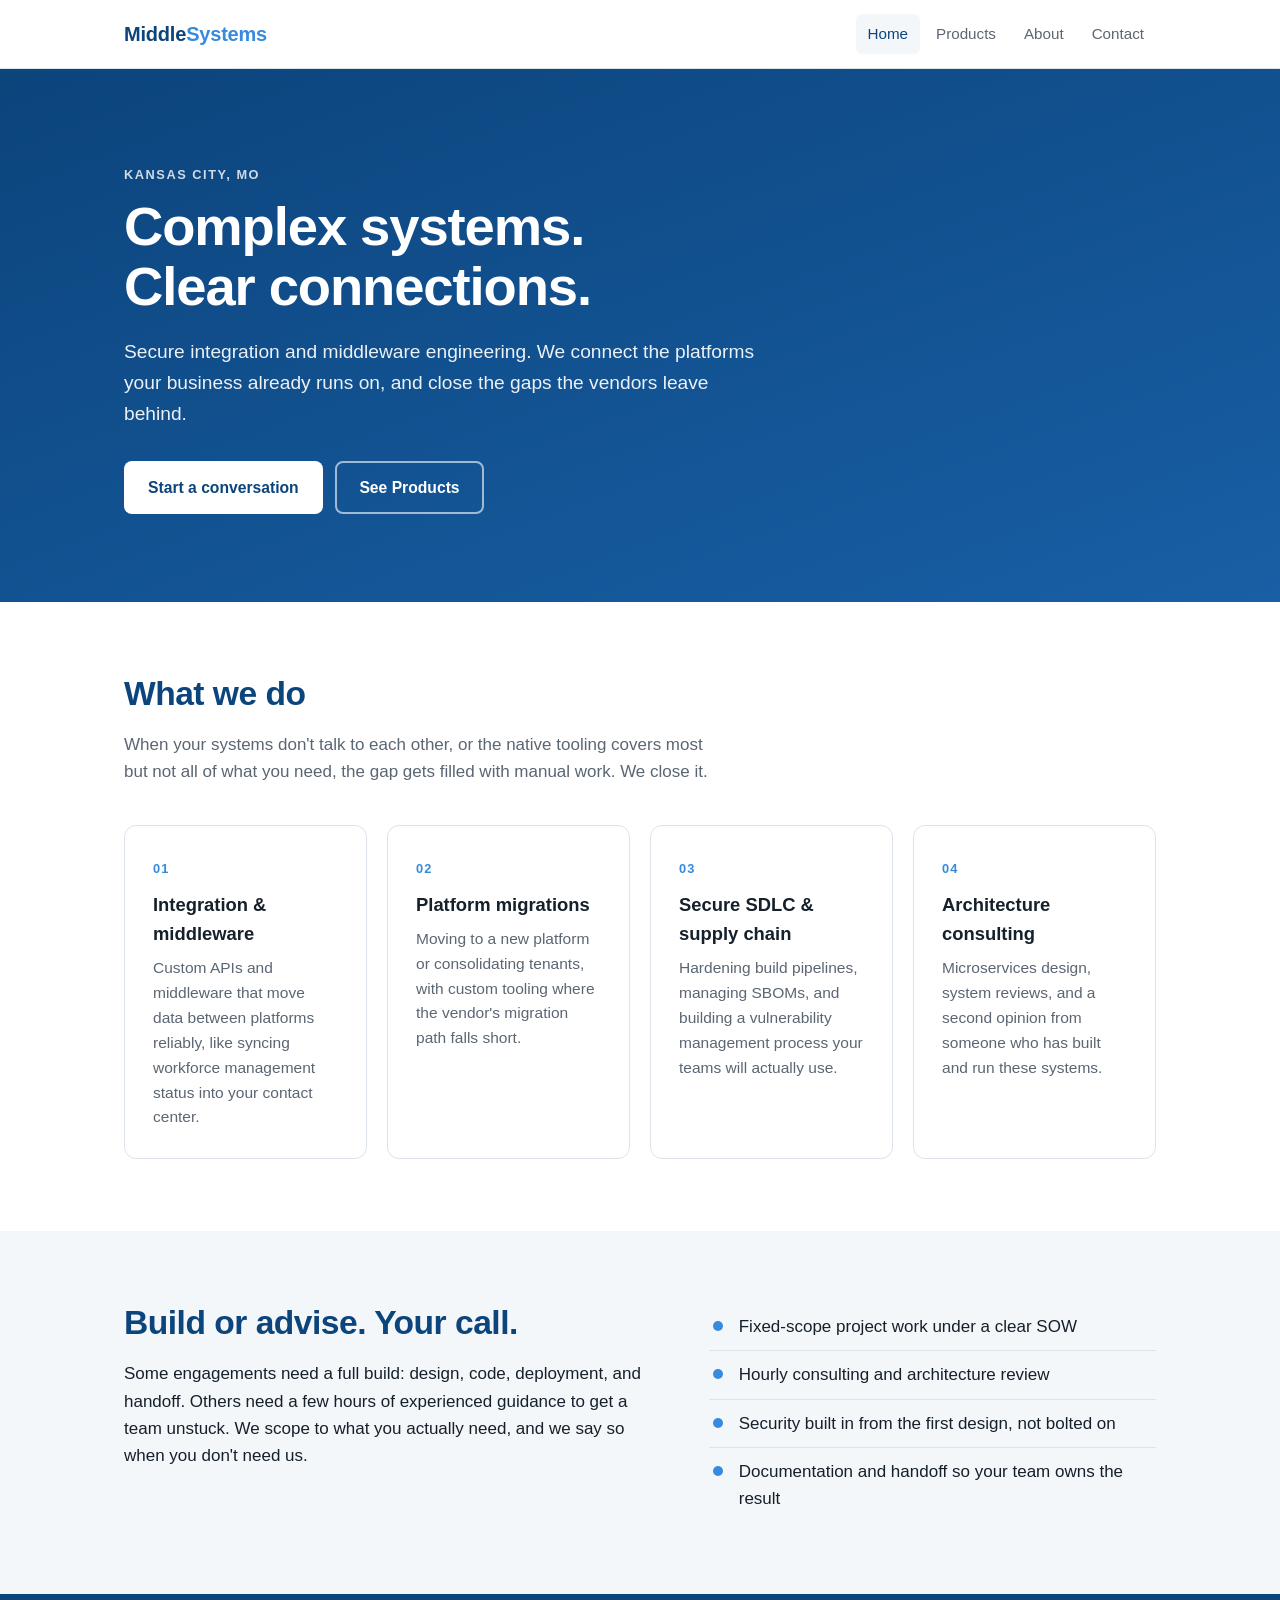
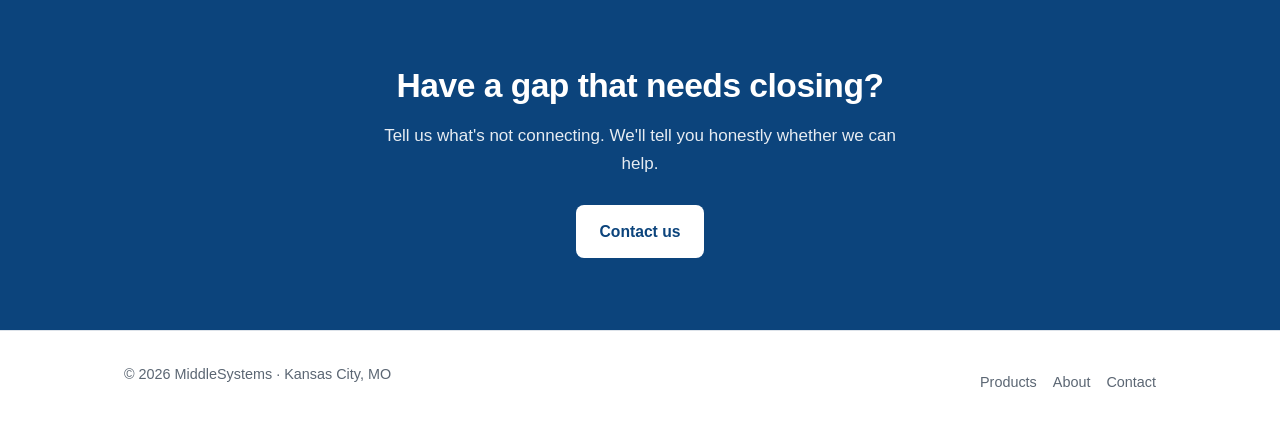
==== index.html @ 0b807412 "Init" ====
<!DOCTYPE html>
<html lang="en">
<head>
  <meta charset="utf-8">
  <meta name="viewport" content="width=device-width, initial-scale=1">
  <title>MiddleSystems | Secure Integration &amp; Middleware Engineering</title>
  <meta name="description" content="MiddleSystems designs and builds secure APIs, middleware, and integrations, and helps teams secure their software supply chain. Based in Kansas City.">
  <link rel="stylesheet" href="styles.css">
  <link rel="icon" href="/favicon.ico" type="image/x-icon">
</head>
<body>
  <header class="site-header">
    <div class="wrap">
      <a class="brand" href="index.html">Middle<span>Systems</span></a>
      <nav class="nav" aria-label="Main">
        <a href="index.html" aria-current="page">Home</a>
        <a href="products.html">Products</a>
        <a href="about.html">About</a>
        <a href="contact.html">Contact</a>
      </nav>
    </div>
  </header>

  <main>
    <section class="hero">
      <div class="wrap">
        <p class="eyebrow">Kansas City, MO</p>
        <h1>Complex systems. Clear connections.</h1>
        <p class="lead">Secure integration and middleware engineering. We connect the platforms your business already runs on, and close the gaps the vendors leave behind.</p>
        <a class="btn btn-light" href="contact.html">Start a conversation</a>
        <a class="btn btn-ghost" href="products.html">See Products</a>
      </div>
    </section>

    <section>
      <div class="wrap">
        <h2>What we do</h2>
        <p class="section-intro">When your systems don't talk to each other, or the native tooling covers most but not all of what you need, the gap gets filled with manual work. We close it.</p>
        <div class="grid">
          <div class="card">
            <span class="num">01</span>
            <h3>Integration &amp; middleware</h3>
            <p>Custom APIs and middleware that move data between platforms reliably, like syncing workforce management status into your contact center.</p>
          </div>
          <div class="card">
            <span class="num">02</span>
            <h3>Platform migrations</h3>
            <p>Moving to a new platform or consolidating tenants, with custom tooling where the vendor's migration path falls short.</p>
          </div>
          <div class="card">
            <span class="num">03</span>
            <h3>Secure SDLC &amp; supply chain</h3>
            <p>Hardening build pipelines, managing SBOMs, and building a vulnerability management process your teams will actually use.</p>
          </div>
          <div class="card">
            <span class="num">04</span>
            <h3>Architecture consulting</h3>
            <p>Microservices design, system reviews, and a second opinion from someone who has built and run these systems.</p>
          </div>
        </div>
      </div>
    </section>

    <section class="soft">
      <div class="wrap two-col">
        <div>
          <h2>Build or advise. Your call.</h2>
          <p>Some engagements need a full build: design, code, deployment, and handoff. Others need a few hours of experienced guidance to get a team unstuck. We scope to what you actually need, and we say so when you don't need us.</p>
        </div>
        <ul class="checklist">
          <li>Fixed-scope project work under a clear SOW</li>
          <li>Hourly consulting and architecture review</li>
          <li>Security built in from the first design, not bolted on</li>
          <li>Documentation and handoff so your team owns the result</li>
        </ul>
      </div>
    </section>

    <section class="cta-band">
      <div class="wrap">
        <h2>Have a gap that needs closing?</h2>
        <p>Tell us what's not connecting. We'll tell you honestly whether we can help.</p>
        <a class="btn btn-light" href="contact.html">Contact us</a>
      </div>
    </section>
  </main>

  <footer class="site-footer">
    <div class="wrap">
      <span>&copy; <span id="yr">2026</span> MiddleSystems &middot; Kansas City, MO</span>
      <span><a href="products.html">Products</a><a href="about.html">About</a><a href="contact.html">Contact</a></span>
    </div>
  </footer>
  <script>document.getElementById('yr').textContent = new Date().getFullYear();</script>
</body>
</html>
---- styles.css ----
:root {
  --navy: #0C447C;
  --blue: #185FA5;
  --accent: #378ADD;
  --ink: #16202b;
  --muted: #5b6673;
  --line: #dde3ea;
  --bg: #ffffff;
  --bg-soft: #f4f7fa;
  --max: 1080px;
}

* { box-sizing: border-box; }

html { -webkit-text-size-adjust: 100%; }

body {
  margin: 0;
  font-family: "Inter", -apple-system, BlinkMacSystemFont, "Segoe UI", Roboto, Helvetica, Arial, sans-serif;
  color: var(--ink);
  background: var(--bg);
  line-height: 1.6;
  font-size: 17px;
}

a { color: var(--blue); }
a:hover { color: var(--navy); }

.wrap { max-width: var(--max); margin: 0 auto; padding: 0 24px; }

/* Header */
.site-header {
  border-bottom: 1px solid var(--line);
  background: var(--bg);
  position: sticky;
  top: 0;
  z-index: 10;
}
.site-header .wrap {
  display: flex;
  align-items: center;
  justify-content: space-between;
  min-height: 68px;
  gap: 16px;
  flex-wrap: wrap;
}
.brand {
  font-weight: 700;
  font-size: 1.25rem;
  letter-spacing: -0.01em;
  color: var(--navy);
  text-decoration: none;
}
.brand span { color: var(--accent); }
.nav { display: flex; gap: 4px; flex-wrap: wrap; }
.nav a {
  text-decoration: none;
  color: var(--muted);
  font-weight: 500;
  padding: 8px 12px;
  border-radius: 6px;
  font-size: 0.95rem;
}
.nav a:hover { color: var(--navy); background: var(--bg-soft); }
.nav a[aria-current="page"] { color: var(--navy); background: var(--bg-soft); }

/* Hero */
.hero {
  background: linear-gradient(160deg, var(--navy) 0%, var(--blue) 100%);
  color: #fff;
  padding: 96px 0 88px;
}
.hero.small { padding: 64px 0 56px; }
.eyebrow {
  text-transform: uppercase;
  letter-spacing: 0.12em;
  font-size: 0.8rem;
  font-weight: 600;
  opacity: 0.8;
  margin: 0 0 12px;
}
.hero h1 {
  font-size: clamp(2.2rem, 5vw, 3.4rem);
  line-height: 1.1;
  letter-spacing: -0.02em;
  margin: 0 0 20px;
  max-width: 18ch;
}
.hero p.lead {
  font-size: 1.2rem;
  max-width: 60ch;
  margin: 0 0 32px;
  opacity: 0.92;
}

/* Buttons */
.btn {
  display: inline-block;
  padding: 12px 22px;
  border-radius: 8px;
  font-weight: 600;
  text-decoration: none;
  font-size: 0.98rem;
  border: 2px solid transparent;
}
.btn-light { background: #fff; color: var(--navy); }
.btn-light:hover { background: #e9f1fa; color: var(--navy); }
.btn-ghost { border-color: rgba(255,255,255,0.6); color: #fff; margin-left: 8px; }
.btn-ghost:hover { background: rgba(255,255,255,0.1); color: #fff; }
.btn-primary { background: var(--navy); color: #fff; }
.btn-primary:hover { background: var(--blue); color: #fff; }

/* Sections */
section { padding: 72px 0; }
section.soft { background: var(--bg-soft); }
h2 {
  font-size: clamp(1.6rem, 3vw, 2.1rem);
  letter-spacing: -0.015em;
  line-height: 1.2;
  margin: 0 0 16px;
  color: var(--navy);
}
h3 { font-size: 1.15rem; margin: 0 0 8px; color: var(--ink); }
.section-intro { color: var(--muted); max-width: 64ch; margin: 0 0 40px; }

.grid {
  display: grid;
  grid-template-columns: repeat(auto-fit, minmax(240px, 1fr));
  gap: 20px;
}
.card {
  background: var(--bg);
  border: 1px solid var(--line);
  border-radius: 12px;
  padding: 28px;
}
.card p { margin: 0; color: var(--muted); font-size: 0.97rem; }
.card .num {
  display: inline-block;
  font-size: 0.8rem;
  font-weight: 700;
  color: var(--accent);
  letter-spacing: 0.08em;
  margin-bottom: 10px;
}

.two-col {
  display: grid;
  grid-template-columns: 1.2fr 1fr;
  gap: 48px;
  align-items: start;
}
@media (max-width: 800px) {
  .two-col { grid-template-columns: 1fr; gap: 32px; }
}

.checklist { list-style: none; padding: 0; margin: 0; }
.checklist li {
  padding: 10px 0 10px 30px;
  border-bottom: 1px solid var(--line);
  position: relative;
}
.checklist li:last-child { border-bottom: 0; }
.checklist li::before {
  content: "";
  position: absolute;
  left: 4px;
  top: 18px;
  width: 10px;
  height: 10px;
  border-radius: 50%;
  background: var(--accent);
}

.tag {
  display: inline-block;
  font-size: 0.78rem;
  font-weight: 600;
  padding: 4px 10px;
  border-radius: 999px;
  background: #e6f0fb;
  color: var(--blue);
  margin: 0 0 16px;
}
.hero .tag { background: rgba(255,255,255,0.15); color: #fff; }

.product-card {
  border: 1px solid var(--line);
  border-radius: 14px;
  padding: 40px;
  background: var(--bg);
}
.product-card h2 { margin-top: 0; }

.cta-band {
  background: var(--navy);
  color: #fff;
  text-align: center;
}
.cta-band h2 { color: #fff; }
.cta-band p { opacity: 0.9; max-width: 56ch; margin: 0 auto 28px; }

.contact-list { list-style: none; padding: 0; margin: 0; }
.contact-list li { padding: 18px 0; border-bottom: 1px solid var(--line); }
.contact-list li:last-child { border-bottom: 0; }
.contact-list .label {
  display: block;
  font-size: 0.8rem;
  text-transform: uppercase;
  letter-spacing: 0.08em;
  color: var(--muted);
  font-weight: 600;
  margin-bottom: 4px;
}
.contact-list a, .contact-list .value { font-size: 1.15rem; font-weight: 600; text-decoration: none; }

/* Footer */
.site-footer {
  border-top: 1px solid var(--line);
  padding: 32px 0;
  color: var(--muted);
  font-size: 0.9rem;
}
.site-footer .wrap {
  display: flex;
  justify-content: space-between;
  gap: 16px;
  flex-wrap: wrap;
}
.site-footer a { color: var(--muted); text-decoration: none; margin-left: 16px; }
.site-footer a:first-child { margin-left: 0; }
.site-footer a:hover { color: var(--navy); }

/* Comfortable tap targets for inline links */
.contact-list a { display: inline-block; padding: 6px 0; }
.site-footer a { display: inline-block; padding: 8px 0; }

@media (max-width: 560px) {
  body { font-size: 16px; }
  .site-header .wrap { padding-top: 10px; padding-bottom: 6px; gap: 6px; }
  .nav { margin-left: -12px; }
  .card { padding: 24px 22px; }
  .hero { padding: 64px 0 56px; }
  .btn-ghost { margin-left: 0; margin-top: 10px; }
  .product-card { padding: 28px 22px; }
  section { padding: 56px 0; }
}
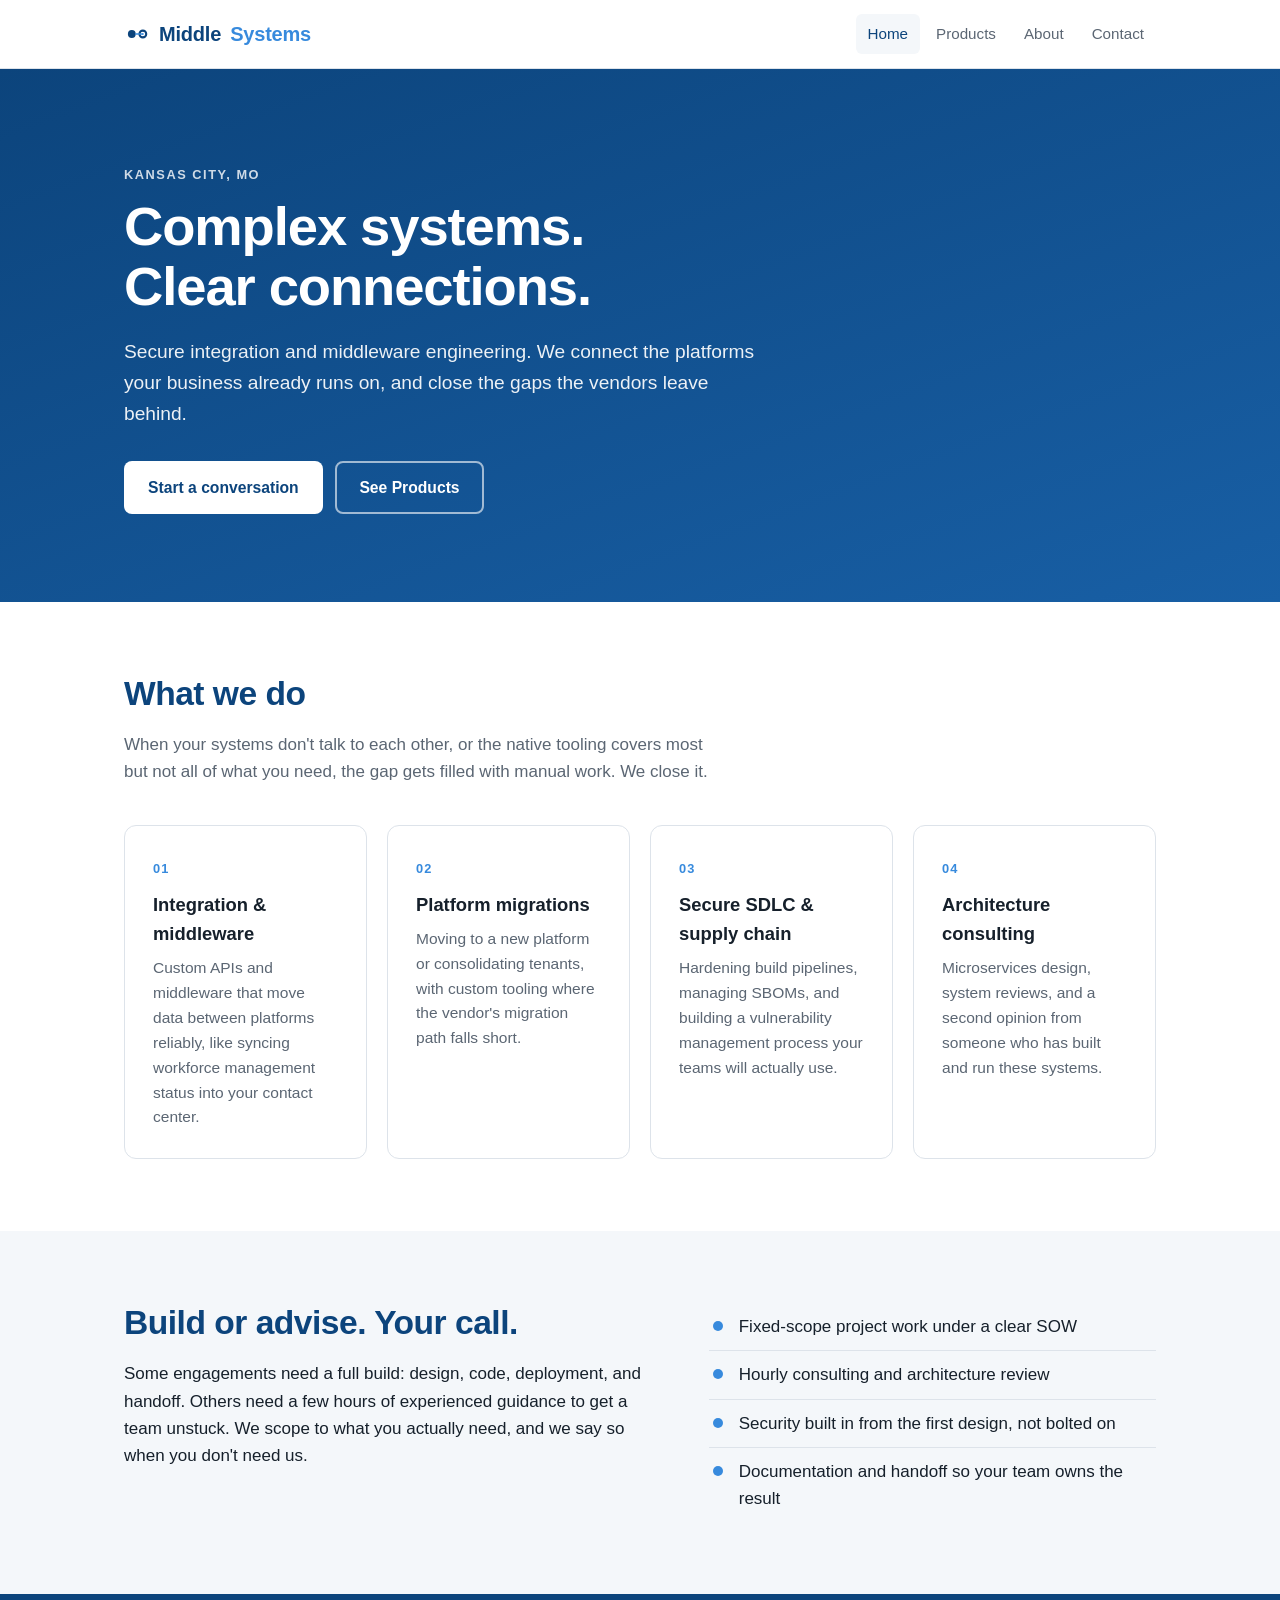
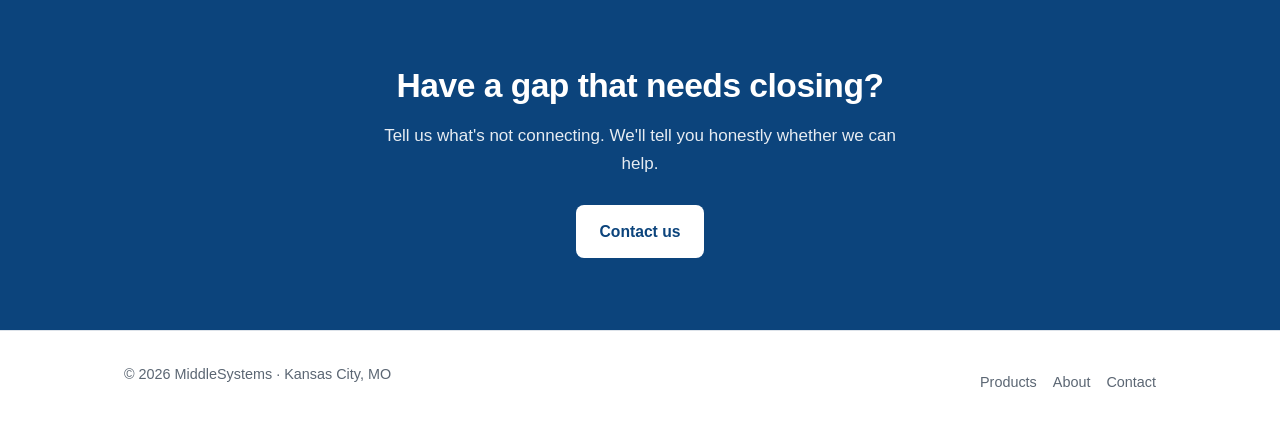
==== commit 31a735ad: "Add Plug & Socket brand mark to header and favicons New logo mark (a plug seated in a socket, in the" ====
--- a/index.html
+++ b/index.html
@@ -6,12 +6,14 @@
   <title>MiddleSystems | Secure Integration &amp; Middleware Engineering</title>
   <meta name="description" content="MiddleSystems designs and builds secure APIs, middleware, and integrations, and helps teams secure their software supply chain. Based in Kansas City.">
   <link rel="stylesheet" href="styles.css">
-  <link rel="icon" href="/favicon.ico" type="image/x-icon">
+  <link rel="icon" href="/favicon.ico" sizes="any">
+  <link rel="icon" href="/favicon.png" type="image/png">
+  <link rel="apple-touch-icon" href="/apple-touch-icon.png">
 </head>
 <body>
   <header class="site-header">
     <div class="wrap">
-      <a class="brand" href="index.html">Middle<span>Systems</span></a>
+      <a class="brand" href="index.html"><svg class="brand-icon" viewBox="0 0 200 200" aria-hidden="true"><circle cx="60" cy="100" r="30" fill="#0C447C"/><path d="M179,100 A34,34 0 1,0 111,100 A34,34 0 1,0 179,100 Z M163,100 A18,18 0 1,1 127,100 A18,18 0 1,1 163,100 Z" fill-rule="evenodd" fill="#0C447C"/><rect x="84" y="95" width="61" height="10" rx="5" fill="#378ADD"/><circle cx="145" cy="100" r="7" fill="#378ADD"/></svg>Middle<span>Systems</span></a>
       <nav class="nav" aria-label="Main">
         <a href="index.html" aria-current="page">Home</a>
         <a href="products.html">Products</a>
--- a/styles.css
+++ b/styles.css
@@ -45,6 +45,9 @@
   flex-wrap: wrap;
 }
 .brand {
+  display: inline-flex;
+  align-items: center;
+  gap: 9px;
   font-weight: 700;
   font-size: 1.25rem;
   letter-spacing: -0.01em;
@@ -52,6 +55,7 @@
   text-decoration: none;
 }
 .brand span { color: var(--accent); }
+.brand-icon { width: 26px; height: 26px; flex: none; }
 .nav { display: flex; gap: 4px; flex-wrap: wrap; }
 .nav a {
   text-decoration: none;
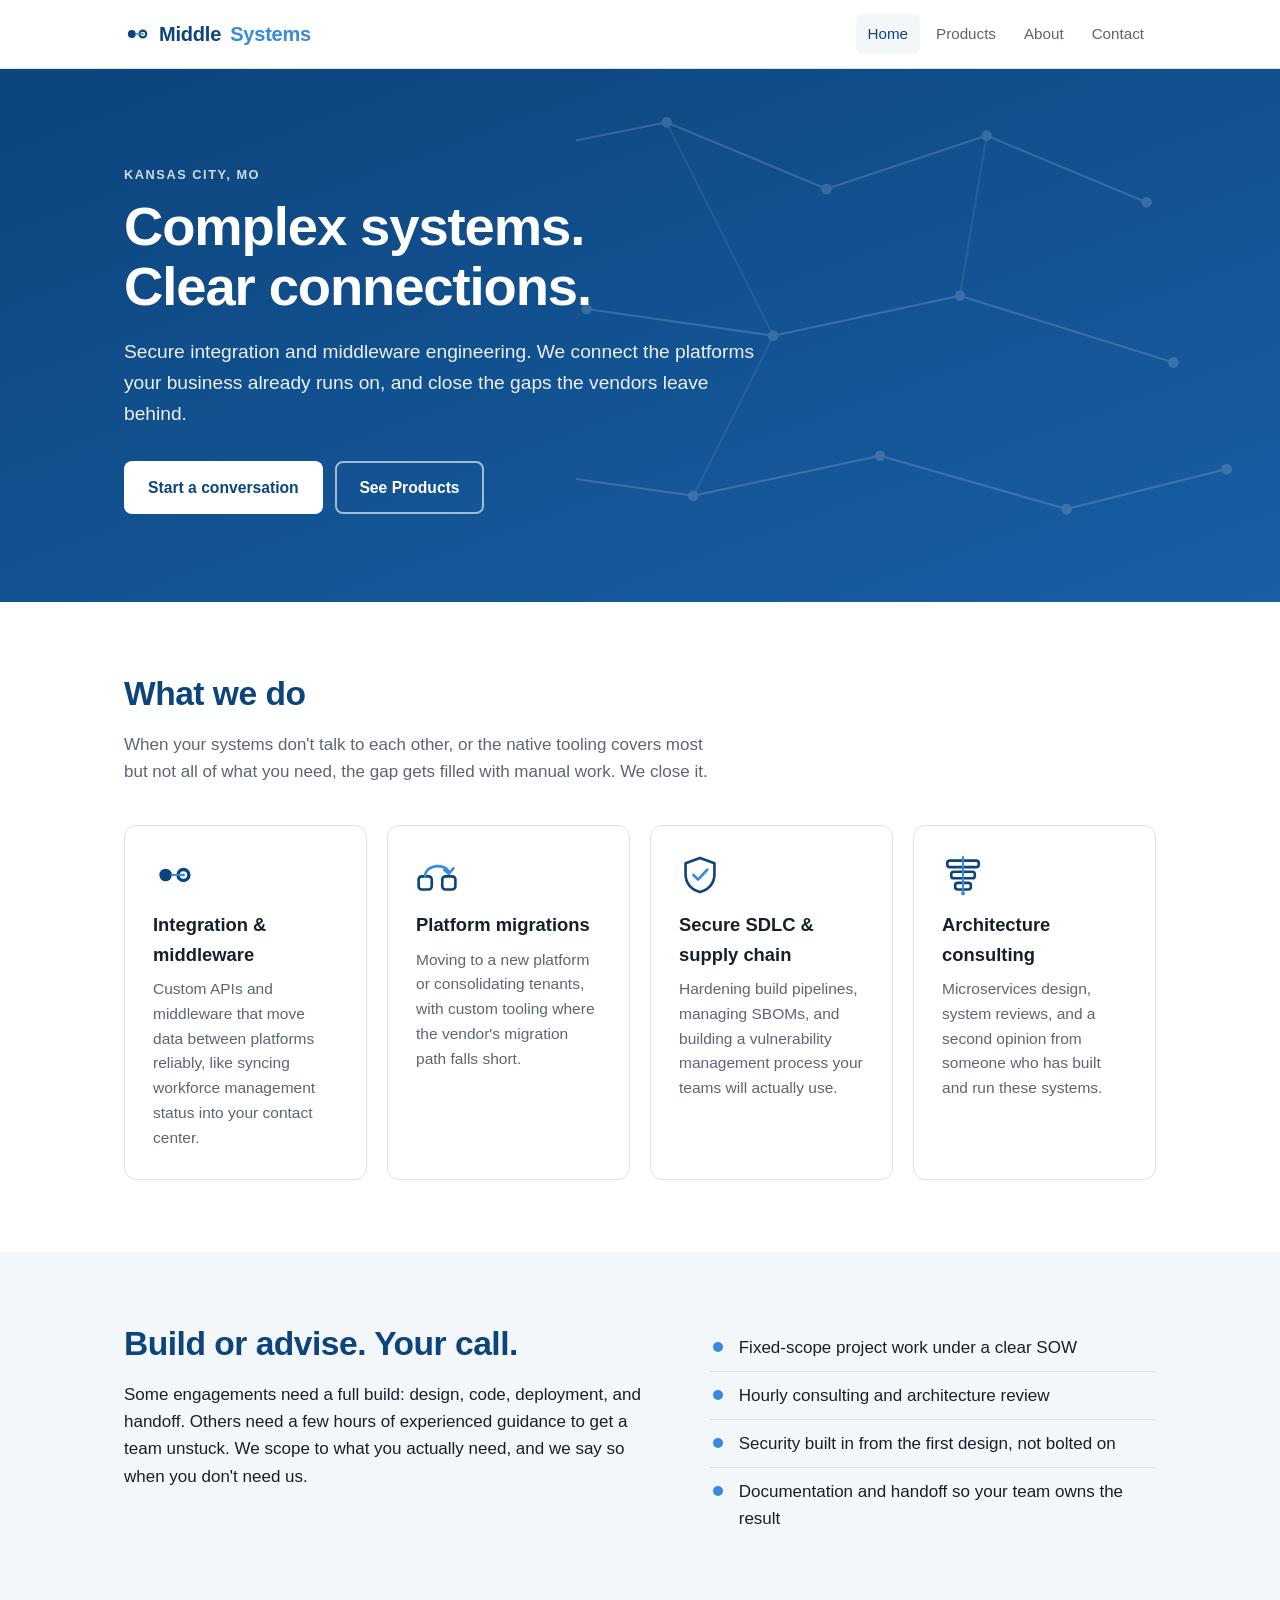
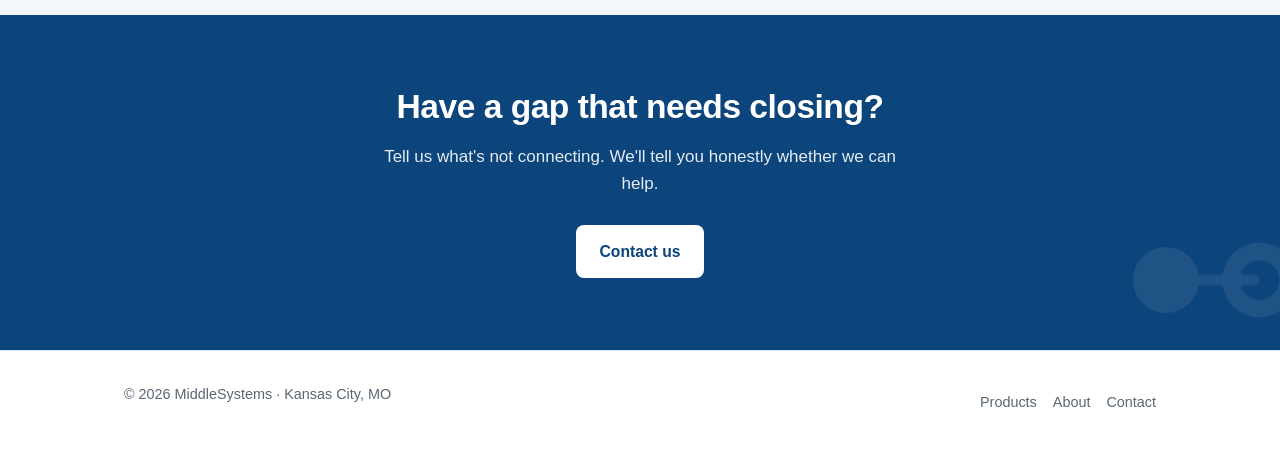
==== commit 657bcde9: "Add hero background pattern, service icons, and CTA watermark Breaks up the flat color sections with" ====
--- a/index.html
+++ b/index.html
@@ -25,6 +25,21 @@
 
   <main>
     <section class="hero">
+      <svg class="hero-pattern" viewBox="0 0 640 400" preserveAspectRatio="xMaxYMid slice" aria-hidden="true">
+        <g fill="#ffffff">
+          <circle cx="80" cy="60" r="4"/><circle cx="180" cy="40" r="4"/><circle cx="300" cy="90" r="4"/><circle cx="420" cy="50" r="4"/><circle cx="540" cy="100" r="4"/>
+          <circle cx="120" cy="180" r="4"/><circle cx="260" cy="200" r="4"/><circle cx="400" cy="170" r="4"/><circle cx="560" cy="220" r="4"/>
+          <circle cx="60" cy="300" r="4"/><circle cx="200" cy="320" r="4"/><circle cx="340" cy="290" r="4"/><circle cx="480" cy="330" r="4"/><circle cx="600" cy="300" r="4"/>
+        </g>
+        <g stroke="#ffffff" stroke-width="1.5" fill="none">
+          <path d="M80,60 L180,40 L300,90 L420,50 L540,100"/>
+          <path d="M120,180 L260,200 L400,170 L560,220"/>
+          <path d="M60,300 L200,320 L340,290 L480,330 L600,300"/>
+          <path d="M180,40 L260,200" opacity="0.5"/>
+          <path d="M420,50 L400,170" opacity="0.5"/>
+          <path d="M200,320 L260,200" opacity="0.5"/>
+        </g>
+      </svg>
       <div class="wrap">
         <p class="eyebrow">Kansas City, MO</p>
         <h1>Complex systems. Clear connections.</h1>
@@ -40,22 +55,41 @@
         <p class="section-intro">When your systems don't talk to each other, or the native tooling covers most but not all of what you need, the gap gets filled with manual work. We close it.</p>
         <div class="grid">
           <div class="card">
-            <span class="num">01</span>
+            <svg class="icon" viewBox="0 0 200 200" aria-hidden="true">
+              <circle cx="60" cy="100" r="30" fill="#0C447C"/>
+              <path d="M179,100 A34,34 0 1,0 111,100 A34,34 0 1,0 179,100 Z M163,100 A18,18 0 1,1 127,100 A18,18 0 1,1 163,100 Z" fill-rule="evenodd" fill="#0C447C"/>
+              <rect x="84" y="95" width="61" height="10" rx="5" fill="#378ADD"/>
+              <circle cx="145" cy="100" r="7" fill="#378ADD"/>
+            </svg>
             <h3>Integration &amp; middleware</h3>
             <p>Custom APIs and middleware that move data between platforms reliably, like syncing workforce management status into your contact center.</p>
           </div>
           <div class="card">
-            <span class="num">02</span>
+            <svg class="icon" viewBox="0 0 64 64" fill="none" stroke="currentColor" stroke-width="4" stroke-linecap="round" stroke-linejoin="round" aria-hidden="true">
+              <rect x="4" y="34" width="20" height="20" rx="5"/>
+              <rect x="40" y="34" width="20" height="20" rx="5"/>
+              <path d="M14 34 C14 14, 50 14, 50 30" stroke="#378ADD"/>
+              <path d="M43 24 L50 30 L57 22" stroke="#378ADD" fill="none"/>
+            </svg>
             <h3>Platform migrations</h3>
             <p>Moving to a new platform or consolidating tenants, with custom tooling where the vendor's migration path falls short.</p>
           </div>
           <div class="card">
-            <span class="num">03</span>
+            <svg class="icon" viewBox="0 0 64 64" fill="none" stroke="currentColor" stroke-width="4" stroke-linecap="round" stroke-linejoin="round" aria-hidden="true">
+              <path d="M32 6 L54 14 V30 C54 45 45 54 32 58 C19 54 10 45 10 30 V14 Z"/>
+              <path d="M22 32 L29 39 L43 24" stroke="#378ADD"/>
+            </svg>
             <h3>Secure SDLC &amp; supply chain</h3>
             <p>Hardening build pipelines, managing SBOMs, and building a vulnerability management process your teams will actually use.</p>
           </div>
           <div class="card">
-            <span class="num">04</span>
+            <svg class="icon" viewBox="0 0 64 64" fill="none" stroke="currentColor" stroke-width="4" stroke-linecap="round" stroke-linejoin="round" aria-hidden="true">
+              <rect x="8" y="10" width="48" height="10" rx="4"/>
+              <rect x="14" y="27" width="36" height="10" rx="4"/>
+              <rect x="20" y="44" width="24" height="10" rx="4"/>
+              <line x1="32" y1="4" x2="32" y2="60" stroke="#378ADD" stroke-width="3"/>
+              <circle cx="32" cy="60" r="3" fill="#378ADD" stroke="none"/>
+            </svg>
             <h3>Architecture consulting</h3>
             <p>Microservices design, system reviews, and a second opinion from someone who has built and run these systems.</p>
           </div>
@@ -79,6 +113,11 @@
     </section>
 
     <section class="cta-band">
+      <svg class="cta-watermark" viewBox="0 0 200 200" aria-hidden="true">
+        <circle cx="60" cy="100" r="30" fill="#ffffff"/>
+        <path d="M179,100 A34,34 0 1,0 111,100 A34,34 0 1,0 179,100 Z M163,100 A18,18 0 1,1 127,100 A18,18 0 1,1 163,100 Z" fill-rule="evenodd" fill="#ffffff"/>
+        <rect x="84" y="95" width="61" height="10" rx="5" fill="#ffffff"/>
+      </svg>
       <div class="wrap">
         <h2>Have a gap that needs closing?</h2>
         <p>Tell us what's not connecting. We'll tell you honestly whether we can help.</p>
--- a/styles.css
+++ b/styles.css
@@ -73,8 +73,20 @@
   background: linear-gradient(160deg, var(--navy) 0%, var(--blue) 100%);
   color: #fff;
   padding: 96px 0 88px;
+  position: relative;
+  overflow: hidden;
 }
 .hero.small { padding: 64px 0 56px; }
+.hero .wrap { position: relative; z-index: 1; }
+.hero-pattern {
+  position: absolute;
+  top: 0;
+  right: 0;
+  width: 55%;
+  height: 100%;
+  opacity: 0.16;
+  pointer-events: none;
+}
 .eyebrow {
   text-transform: uppercase;
   letter-spacing: 0.12em;
@@ -146,6 +158,13 @@
   color: var(--accent);
   letter-spacing: 0.08em;
   margin-bottom: 10px;
+}
+.card .icon {
+  display: block;
+  width: 42px;
+  height: 42px;
+  margin-bottom: 14px;
+  color: var(--navy);
 }
 
 .two-col {
@@ -200,9 +219,21 @@
   background: var(--navy);
   color: #fff;
   text-align: center;
-}
+  position: relative;
+  overflow: hidden;
+}
+.cta-band .wrap { position: relative; z-index: 1; }
 .cta-band h2 { color: #fff; }
 .cta-band p { opacity: 0.9; max-width: 56ch; margin: 0 auto 28px; }
+.cta-watermark {
+  position: absolute;
+  right: -40px;
+  bottom: -40px;
+  width: 220px;
+  height: 220px;
+  opacity: 0.08;
+  pointer-events: none;
+}
 
 .contact-list { list-style: none; padding: 0; margin: 0; }
 .contact-list li { padding: 18px 0; border-bottom: 1px solid var(--line); }
@@ -239,6 +270,10 @@
 .contact-list a { display: inline-block; padding: 6px 0; }
 .site-footer a { display: inline-block; padding: 8px 0; }
 
+@media (max-width: 800px) {
+  .hero-pattern { display: none; }
+}
+
 @media (max-width: 560px) {
   body { font-size: 16px; }
   .site-header .wrap { padding-top: 10px; padding-bottom: 6px; gap: 6px; }
@@ -248,4 +283,5 @@
   .btn-ghost { margin-left: 0; margin-top: 10px; }
   .product-card { padding: 28px 22px; }
   section { padding: 56px 0; }
-}
+  .cta-watermark { width: 140px; height: 140px; right: -30px; bottom: -30px; }
+}
